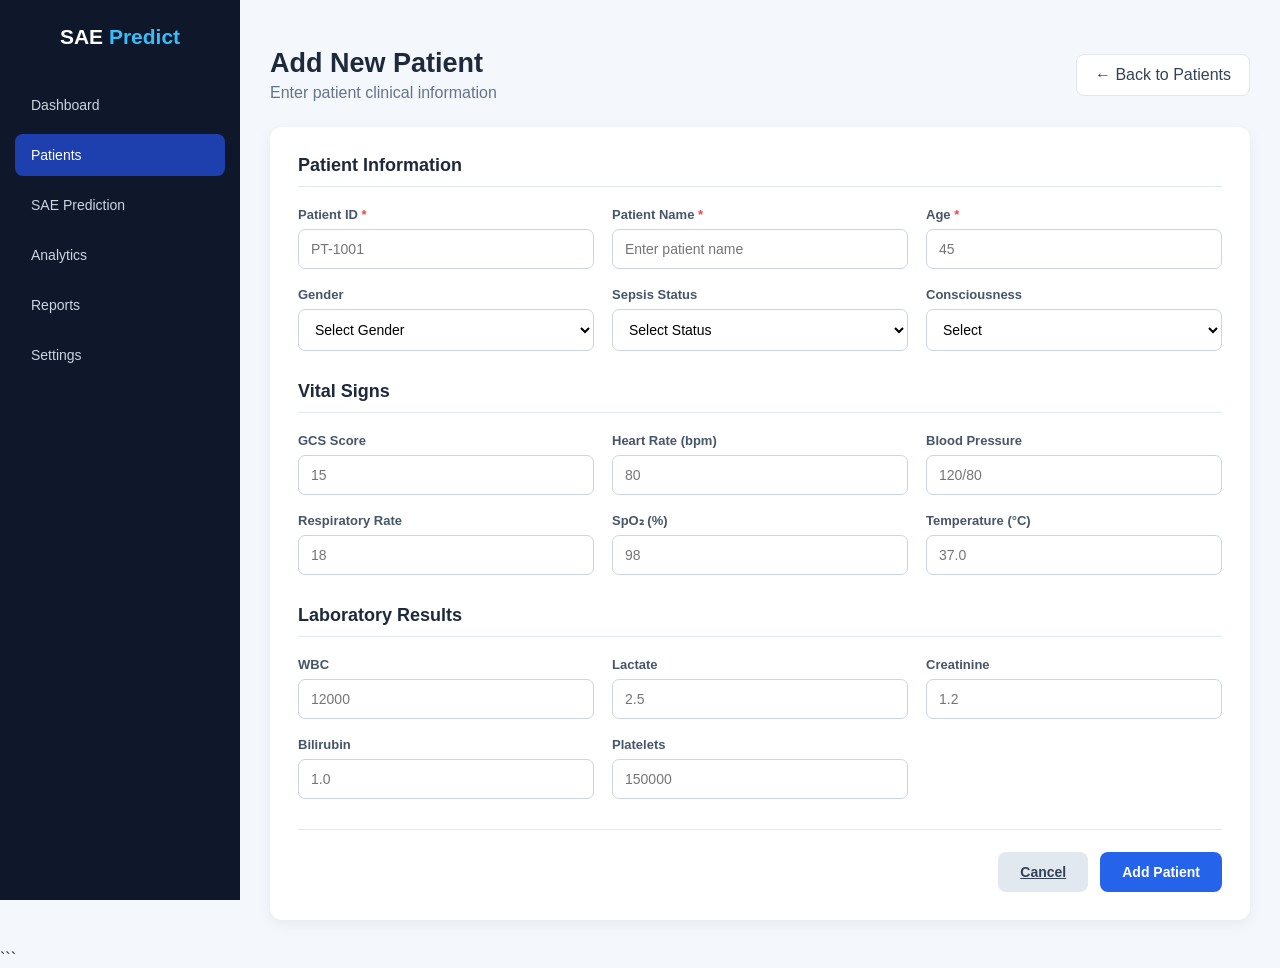
==== frontend/add-patient.html @ 3c5d79c4 "Initial SAE Prediction System" ====
```html
<!DOCTYPE html>
<html lang="en">
<head>
    <meta charset="UTF-8">
    <meta name="viewport" content="width=device-width, initial-scale=1.0">

    <title>Add Patient | SAE Prediction System</title>

    <style>
        * {
            margin: 0;
            padding: 0;
            box-sizing: border-box;
            font-family: Arial, sans-serif;
        }

        body {
            background: #f4f7fb;
            color: #1e293b;
        }

        .sidebar {
            position: fixed;
            left: 0;
            top: 0;
            width: 240px;
            height: 100vh;
            background: #0f172a;
            color: white;
            padding: 25px 15px;
        }

        .logo {
            font-size: 21px;
            font-weight: bold;
            text-align: center;
            margin-bottom: 35px;
        }

        .logo span {
            color: #38bdf8;
        }

        .nav-item {
            display: block;
            padding: 13px 16px;
            margin-bottom: 8px;
            border-radius: 8px;
            color: #cbd5e1;
            text-decoration: none;
            font-size: 14px;
        }

        .nav-item:hover,
        .nav-item.active {
            background: #1e40af;
            color: white;
        }

        .main {
            margin-left: 240px;
            padding: 30px;
        }

        .topbar {
            display: flex;
            justify-content: space-between;
            align-items: center;
            margin-bottom: 25px;
        }

        .topbar h1 {
            font-size: 27px;
        }

        .topbar p {
            color: #64748b;
            margin-top: 5px;
        }

        .back-btn {
            text-decoration: none;
            background: white;
            color: #334155;
            padding: 11px 18px;
            border-radius: 8px;
            border: 1px solid #e2e8f0;
        }

        .form-card {
            background: white;
            border-radius: 12px;
            padding: 28px;
            box-shadow: 0 4px 15px rgba(15, 23, 42, 0.06);
        }

        .section-title {
            font-size: 18px;
            font-weight: bold;
            margin-bottom: 20px;
            padding-bottom: 10px;
            border-bottom: 1px solid #e2e8f0;
        }

        .form-grid {
            display: grid;
            grid-template-columns: repeat(3, 1fr);
            gap: 18px;
            margin-bottom: 30px;
        }

        .form-group {
            display: flex;
            flex-direction: column;
        }

        .form-group label {
            font-size: 13px;
            font-weight: 600;
            margin-bottom: 7px;
            color: #475569;
        }

        .form-group input,
        .form-group select {
            width: 100%;
            padding: 11px 12px;
            border: 1px solid #cbd5e1;
            border-radius: 7px;
            outline: none;
            font-size: 14px;
            background: white;
        }

        .form-group input:focus,
        .form-group select:focus {
            border-color: #2563eb;
            box-shadow: 0 0 0 2px rgba(37, 99, 235, 0.1);
        }

        .required {
            color: #ef4444;
        }

        .button-area {
            display: flex;
            justify-content: flex-end;
            gap: 12px;
            border-top: 1px solid #e2e8f0;
            padding-top: 22px;
        }

        .btn {
            padding: 12px 22px;
            border-radius: 8px;
            border: none;
            cursor: pointer;
            font-size: 14px;
            font-weight: 600;
        }

        .cancel-btn {
            background: #e2e8f0;
            color: #334155;
        }

        .save-btn {
            background: #2563eb;
            color: white;
        }

        .save-btn:hover {
            background: #1d4ed8;
        }

        .message {
            display: none;
            padding: 12px;
            border-radius: 7px;
            margin-bottom: 20px;
            font-size: 14px;
        }

        .success {
            display: block;
            background: #dcfce7;
            color: #166534;
        }

        .error {
            display: block;
            background: #fee2e2;
            color: #991b1b;
        }

        @media (max-width: 1000px) {
            .form-grid {
                grid-template-columns: repeat(2, 1fr);
            }
        }

        @media (max-width: 700px) {
            .sidebar {
                width: 100%;
                height: auto;
                position: relative;
            }

            .main {
                margin-left: 0;
            }

            .form-grid {
                grid-template-columns: 1fr;
            }
        }
    </style>
</head>

<body>

<!-- ================= SIDEBAR ================= -->

<div class="sidebar">

    <div class="logo">
        SAE <span>Predict</span>
    </div>

    <a href="dashboard.html" class="nav-item">
        Dashboard
    </a>

    <a href="patients.html" class="nav-item active">
        Patients
    </a>

    <a href="prediction.html" class="nav-item">
        SAE Prediction
    </a>

    <a href="analytics.html" class="nav-item">
        Analytics
    </a>

    <a href="reports.html" class="nav-item">
        Reports
    </a>

    <a href="settings.html" class="nav-item">
        Settings
    </a>

</div>


<!-- ================= MAIN ================= -->

<div class="main">

    <div class="topbar">

        <div>
            <h1>Add New Patient</h1>

            <p>
                Enter patient clinical information
            </p>
        </div>

        <a href="patients.html" class="back-btn">
            ← Back to Patients
        </a>

    </div>


    <div id="message" class="message"></div>


    <div class="form-card">

        <form id="patientForm">


            <!-- ================= BASIC INFORMATION ================= -->

            <div class="section-title">
                Patient Information
            </div>

            <div class="form-grid">

                <div class="form-group">

                    <label>
                        Patient ID <span class="required">*</span>
                    </label>

                    <input
                        type="text"
                        id="patientId"
                        placeholder="PT-1001"
                        required
                    >

                </div>


                <div class="form-group">

                    <label>
                        Patient Name <span class="required">*</span>
                    </label>

                    <input
                        type="text"
                        id="patientName"
                        placeholder="Enter patient name"
                        required
                    >

                </div>


                <div class="form-group">

                    <label>
                        Age <span class="required">*</span>
                    </label>

                    <input
                        type="number"
                        id="patientAge"
                        min="0"
                        max="120"
                        placeholder="45"
                        required
                    >

                </div>


                <div class="form-group">

                    <label>Gender</label>

                    <select id="gender">

                        <option value="">
                            Select Gender
                        </option>

                        <option value="Male">
                            Male
                        </option>

                        <option value="Female">
                            Female
                        </option>

                        <option value="Other">
                            Other
                        </option>

                    </select>

                </div>


                <div class="form-group">

                    <label>Sepsis Status</label>

                    <select id="sepsisStatus">

                        <option value="">
                            Select Status
                        </option>

                        <option value="Yes">
                            Yes
                        </option>

                        <option value="No">
                            No
                        </option>

                    </select>

                </div>


                <div class="form-group">

                    <label>Consciousness</label>

                    <select id="consciousness">

                        <option value="">
                            Select
                        </option>

                        <option value="Alert">
                            Alert
                        </option>

                        <option value="Confused">
                            Confused
                        </option>

                        <option value="Drowsy">
                            Drowsy
                        </option>

                        <option value="Unresponsive">
                            Unresponsive
                        </option>

                    </select>

                </div>

            </div>


            <!-- ================= VITAL SIGNS ================= -->

            <div class="section-title">
                Vital Signs
            </div>

            <div class="form-grid">

                <div class="form-group">

                    <label>
                        GCS Score
                    </label>

                    <input
                        type="number"
                        id="gcs"
                        min="3"
                        max="15"
                        placeholder="15"
                    >

                </div>


                <div class="form-group">

                    <label>
                        Heart Rate (bpm)
                    </label>

                    <input
                        type="number"
                        id="heartRate"
                        placeholder="80"
                    >

                </div>


                <div class="form-group">

                    <label>
                        Blood Pressure
                    </label>

                    <input
                        type="text"
                        id="bloodPressure"
                        placeholder="120/80"
                    >

                </div>


                <div class="form-group">

                    <label>
                        Respiratory Rate
                    </label>

                    <input
                        type="number"
                        id="respiratoryRate"
                        placeholder="18"
                    >

                </div>


                <div class="form-group">

                    <label>
                        SpO₂ (%)
                    </label>

                    <input
                        type="number"
                        id="spo2"
                        min="0"
                        max="100"
                        placeholder="98"
                    >

                </div>


                <div class="form-group">

                    <label>
                        Temperature (°C)
                    </label>

                    <input
                        type="number"
                        step="0.1"
                        id="temperature"
                        placeholder="37.0"
                    >

                </div>

            </div>


            <!-- ================= LAB RESULTS ================= -->

            <div class="section-title">
                Laboratory Results
            </div>

            <div class="form-grid">

                <div class="form-group">

                    <label>
                        WBC
                    </label>

                    <input
                        type="number"
                        id="wbc"
                        placeholder="12000"
                    >

                </div>


                <div class="form-group">

                    <label>
                        Lactate
                    </label>

                    <input
                        type="number"
                        step="0.1"
                        id="lactate"
                        placeholder="2.5"
                    >

                </div>


                <div class="form-group">

                    <label>
                        Creatinine
                    </label>

                    <input
                        type="number"
                        step="0.1"
                        id="creatinine"
                        placeholder="1.2"
                    >

                </div>


                <div class="form-group">

                    <label>
                        Bilirubin
                    </label>

                    <input
                        type="number"
                        step="0.1"
                        id="bilirubin"
                        placeholder="1.0"
                    >

                </div>


                <div class="form-group">

                    <label>
                        Platelets
                    </label>

                    <input
                        type="number"
                        id="platelets"
                        placeholder="150000"
                    >

                </div>

            </div>


            <!-- ================= BUTTONS ================= -->

            <div class="button-area">

                <a
                    href="patients.html"
                    class="btn cancel-btn"
                >
                    Cancel
                </a>

                <button
                    type="submit"
                    class="btn save-btn"
                >
                    Add Patient
                </button>

            </div>

        </form>

    </div>

</div>


<!-- ================= JAVASCRIPT ================= -->

<script>

const API_URL = "http://127.0.0.1:5000";


document
.getElementById("patientForm")
.addEventListener("submit", async function(event) {

    event.preventDefault();


    const message =
        document.getElementById("message");


    // Collect patient data

    const patientData = {

        patient_id:
            document.getElementById("patientId").value.trim(),

        name:
            document.getElementById("patientName").value.trim(),

        age:
            Number(
                document.getElementById("patientAge").value
            ),

        gender:
            document.getElementById("gender").value,

        sepsis_status:
            document.getElementById("sepsisStatus").value,

        gcs:
            Number(
                document.getElementById("gcs").value || 0
            ),

        heart_rate:
            Number(
                document.getElementById("heartRate").value || 0
            ),

        blood_pressure:
            document.getElementById("bloodPressure").value,

        respiratory_rate:
            Number(
                document.getElementById("respiratoryRate").value || 0
            ),

        spo2:
            Number(
                document.getElementById("spo2").value || 0
            ),

        temperature:
            Number(
                document.getElementById("temperature").value || 0
            ),

        wbc:
            Number(
                document.getElementById("wbc").value || 0
            ),

        lactate:
            Number(
                document.getElementById("lactate").value || 0
            ),

        creatinine:
            Number(
                document.getElementById("creatinine").value || 0
            ),

        bilirubin:
            Number(
                document.getElementById("bilirubin").value || 0
            ),

        platelets:
            Number(
                document.getElementById("platelets").value || 0
            ),

        consciousness:
            document.getElementById("consciousness").value

    };


    // Send data to Flask

    try {

        const response = await fetch(
            `${API_URL}/api/patients`,
            {
                method: "POST",

                headers: {
                    "Content-Type": "application/json"
                },

                body: JSON.stringify(patientData)
            }
        );


        const result =
            await response.json();


        // Successful

        if (response.ok) {

            message.className =
                "message success";

            message.textContent =
                "Patient added successfully!";


            // Redirect after short delay

            setTimeout(function() {

                window.location.href =
                    "patients.html";

            }, 1000);

        }

        // Backend error

        else {

            message.className =
                "message error";

            message.textContent =
                result.message ||
                "Unable to add patient.";

        }


    } catch (error) {

        console.error(
            "Backend Error:",
            error
        );


        message.className =
            "message error";

        message.textContent =
            "Cannot connect to Flask backend. Make sure the backend is running.";

    }

});

</script>

</body>
</html>
```
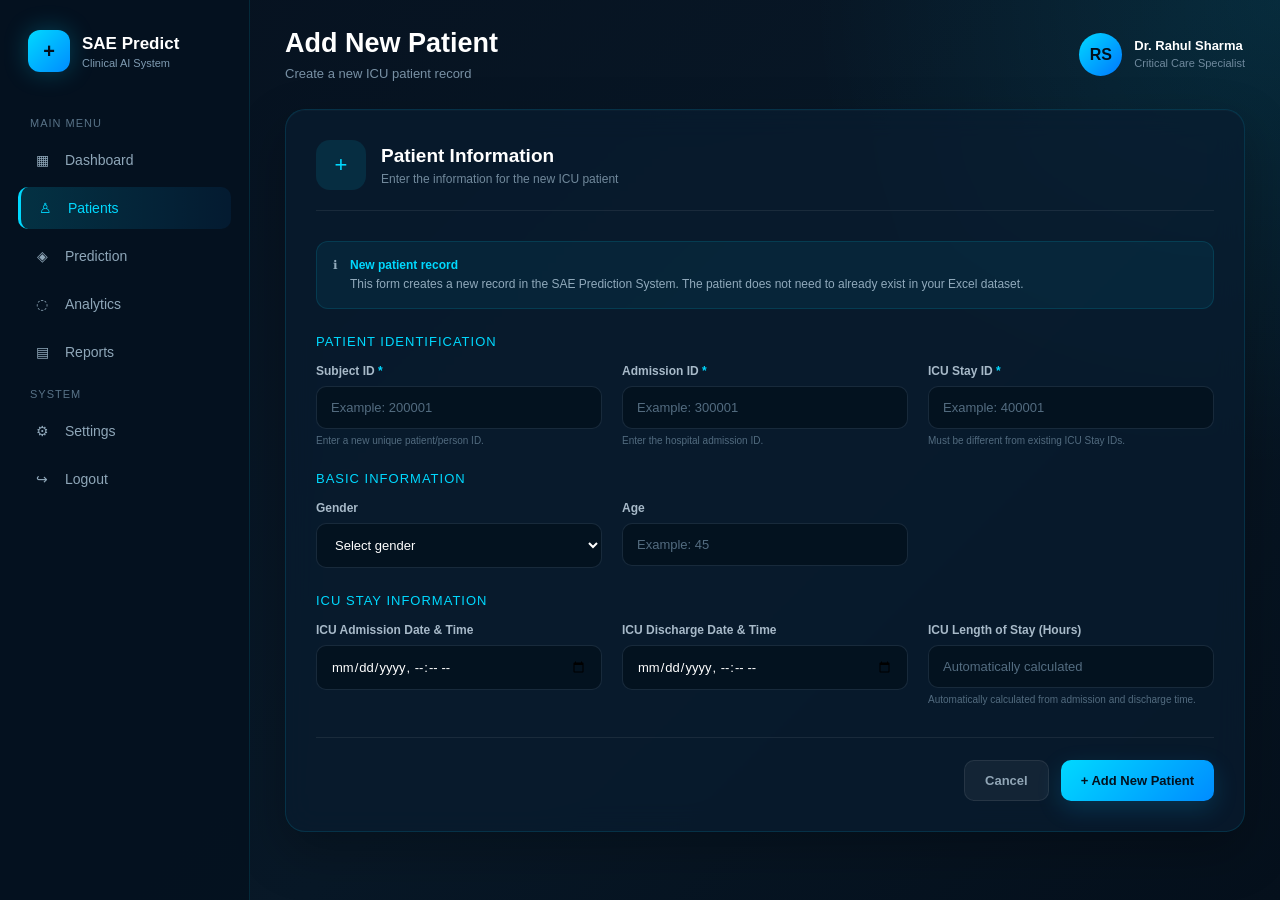
==== commit 91022ac9: "Update SAE prediction system with MySQL integration and patient management" ====
--- a/frontend/add-patient.html
+++ b/frontend/add-patient.html
@@ -1,113 +1,315 @@
-```html
 <!DOCTYPE html>
 <html lang="en">
+
 <head>
+
     <meta charset="UTF-8">
-    <meta name="viewport" content="width=device-width, initial-scale=1.0">
-
-    <title>Add Patient | SAE Prediction System</title>
+
+    <meta name="viewport"
+          content="width=device-width, initial-scale=1.0">
+
+    <title>Add New Patient | SAE Prediction System</title>
 
     <style>
+
         * {
             margin: 0;
             padding: 0;
             box-sizing: border-box;
-            font-family: Arial, sans-serif;
+            font-family: Arial, Helvetica, sans-serif;
         }
 
         body {
-            background: #f4f7fb;
-            color: #1e293b;
-        }
+            min-height: 100vh;
+            background:
+                radial-gradient(circle at top right, rgba(0, 220, 255, 0.10), transparent 30%),
+                linear-gradient(135deg, #06111f, #081827 55%, #05101c);
+            color: #ffffff;
+        }
+
+        /* =========================
+           SIDEBAR
+        ========================= */
 
         .sidebar {
             position: fixed;
             left: 0;
             top: 0;
-            width: 240px;
+            width: 250px;
             height: 100vh;
-            background: #0f172a;
-            color: white;
-            padding: 25px 15px;
+
+            background: rgba(5, 18, 32, 0.96);
+
+            border-right: 1px solid rgba(0, 220, 255, 0.12);
+
+            padding: 25px 18px;
+
+            z-index: 10;
         }
 
         .logo {
-            font-size: 21px;
+            display: flex;
+            align-items: center;
+            gap: 12px;
+
+            padding: 5px 10px 30px;
+        }
+
+        .logo-icon {
+            width: 42px;
+            height: 42px;
+
+            display: flex;
+            align-items: center;
+            justify-content: center;
+
+            border-radius: 12px;
+
+            background: linear-gradient(
+                135deg,
+                #00d9ff,
+                #008cff
+            );
+
+            color: #03111e;
+
+            font-size: 20px;
             font-weight: bold;
+
+            box-shadow: 0 0 25px rgba(0, 217, 255, 0.25);
+        }
+
+        .logo-text h2 {
+            font-size: 17px;
+            color: #ffffff;
+        }
+
+        .logo-text span {
+            display: block;
+            margin-top: 3px;
+
+            color: #7f9bb2;
+            font-size: 11px;
+        }
+
+        .nav-title {
+            color: #587287;
+            font-size: 11px;
+
+            text-transform: uppercase;
+
+            letter-spacing: 1px;
+
+            margin: 15px 12px 10px;
+        }
+
+        .nav-item {
+            display: flex;
+            align-items: center;
+            gap: 13px;
+
+            padding: 13px 14px;
+
+            margin-bottom: 6px;
+
+            border-radius: 10px;
+
+            color: #8fa7b9;
+
+            text-decoration: none;
+
+            font-size: 14px;
+
+            transition: 0.25s;
+        }
+
+        .nav-item:hover {
+            background: rgba(0, 217, 255, 0.08);
+            color: #ffffff;
+        }
+
+        .nav-item.active {
+            background: linear-gradient(
+                90deg,
+                rgba(0, 217, 255, 0.16),
+                rgba(0, 140, 255, 0.08)
+            );
+
+            color: #00d9ff;
+
+            border-left: 3px solid #00d9ff;
+        }
+
+        .nav-icon {
+            width: 20px;
             text-align: center;
-            margin-bottom: 35px;
-        }
-
-        .logo span {
-            color: #38bdf8;
-        }
-
-        .nav-item {
-            display: block;
-            padding: 13px 16px;
-            margin-bottom: 8px;
-            border-radius: 8px;
-            color: #cbd5e1;
-            text-decoration: none;
-            font-size: 14px;
-        }
-
-        .nav-item:hover,
-        .nav-item.active {
-            background: #1e40af;
-            color: white;
-        }
+        }
+
+        /* =========================
+           MAIN
+        ========================= */
 
         .main {
-            margin-left: 240px;
-            padding: 30px;
-        }
+            margin-left: 250px;
+
+            min-height: 100vh;
+
+            padding: 28px 35px;
+        }
+
+        /* =========================
+           TOPBAR
+        ========================= */
 
         .topbar {
             display: flex;
+            align-items: center;
             justify-content: space-between;
+
+            margin-bottom: 28px;
+        }
+
+        .page-title h1 {
+            font-size: 27px;
+            font-weight: 700;
+        }
+
+        .page-title p {
+            margin-top: 7px;
+
+            color: #7890a4;
+
+            font-size: 13px;
+        }
+
+        .doctor {
+            display: flex;
             align-items: center;
-            margin-bottom: 25px;
-        }
-
-        .topbar h1 {
-            font-size: 27px;
-        }
-
-        .topbar p {
-            color: #64748b;
+            gap: 12px;
+        }
+
+        .doctor-avatar {
+            width: 43px;
+            height: 43px;
+
+            border-radius: 50%;
+
+            display: flex;
+            align-items: center;
+            justify-content: center;
+
+            background: linear-gradient(
+                135deg,
+                #00d9ff,
+                #0077ff
+            );
+
+            color: #02101c;
+
+            font-weight: bold;
+        }
+
+        .doctor-info strong {
+            display: block;
+            font-size: 13px;
+        }
+
+        .doctor-info span {
+            color: #6f899d;
+            font-size: 11px;
+        }
+
+        /* =========================
+           FORM CARD
+        ========================= */
+
+        .form-card {
+
+            max-width: 1100px;
+
+            background: rgba(9, 29, 48, 0.72);
+
+            border: 1px solid rgba(0, 217, 255, 0.13);
+
+            border-radius: 20px;
+
+            padding: 30px;
+
+            box-shadow:
+                0 20px 50px rgba(0, 0, 0, 0.25),
+                inset 0 1px 0 rgba(255,255,255,0.02);
+
+            backdrop-filter: blur(14px);
+        }
+
+        .card-header {
+
+            display: flex;
+            align-items: center;
+            gap: 15px;
+
+            margin-bottom: 30px;
+
+            padding-bottom: 20px;
+
+            border-bottom: 1px solid rgba(255,255,255,0.07);
+        }
+
+        .card-icon {
+
+            width: 50px;
+            height: 50px;
+
+            display: flex;
+            align-items: center;
+            justify-content: center;
+
+            border-radius: 14px;
+
+            background: rgba(0, 217, 255, 0.10);
+
+            color: #00d9ff;
+
+            font-size: 22px;
+        }
+
+        .card-header h2 {
+            font-size: 19px;
+        }
+
+        .card-header p {
+            color: #71899c;
+
             margin-top: 5px;
-        }
-
-        .back-btn {
-            text-decoration: none;
-            background: white;
-            color: #334155;
-            padding: 11px 18px;
-            border-radius: 8px;
-            border: 1px solid #e2e8f0;
-        }
-
-        .form-card {
-            background: white;
-            border-radius: 12px;
-            padding: 28px;
-            box-shadow: 0 4px 15px rgba(15, 23, 42, 0.06);
-        }
+
+            font-size: 12px;
+        }
+
+        /* =========================
+           FORM GRID
+        ========================= */
 
         .section-title {
-            font-size: 18px;
-            font-weight: bold;
-            margin-bottom: 20px;
-            padding-bottom: 10px;
-            border-bottom: 1px solid #e2e8f0;
+
+            margin: 25px 0 15px;
+
+            color: #00d9ff;
+
+            font-size: 13px;
+
+            text-transform: uppercase;
+
+            letter-spacing: 1px;
         }
 
         .form-grid {
+
             display: grid;
-            grid-template-columns: repeat(3, 1fr);
-            gap: 18px;
-            margin-bottom: 30px;
+
+            grid-template-columns:
+                repeat(3, 1fr);
+
+            gap: 20px;
         }
 
         .form-group {
@@ -115,241 +317,612 @@
             flex-direction: column;
         }
 
-        .form-group label {
+        .form-group.full {
+            grid-column: 1 / -1;
+        }
+
+        label {
+
+            margin-bottom: 8px;
+
+            color: #a8bac9;
+
+            font-size: 12px;
+
+            font-weight: 600;
+        }
+
+        label span {
+            color: #00d9ff;
+        }
+
+        input,
+        select {
+
+            width: 100%;
+
+            padding: 13px 14px;
+
+            border-radius: 10px;
+
+            border: 1px solid rgba(130, 170, 200, 0.16);
+
+            background: rgba(3, 16, 28, 0.75);
+
+            color: #ffffff;
+
+            outline: none;
+
             font-size: 13px;
+
+            transition: 0.25s;
+        }
+
+        input:focus,
+        select:focus {
+
+            border-color: #00d9ff;
+
+            box-shadow:
+                0 0 0 3px rgba(0, 217, 255, 0.08);
+
+            background: rgba(3, 20, 34, 0.95);
+        }
+
+        input::placeholder {
+            color: #536c80;
+        }
+
+        select option {
+            background: #081827;
+            color: white;
+        }
+
+        .hint {
+
+            margin-top: 6px;
+
+            color: #526b7f;
+
+            font-size: 10px;
+        }
+
+        /* =========================
+           NEW PATIENT NOTICE
+        ========================= */
+
+        .new-patient-notice {
+
+            display: flex;
+
+            gap: 12px;
+
+            padding: 14px 16px;
+
+            margin-bottom: 25px;
+
+            border-radius: 12px;
+
+            background: rgba(0, 217, 255, 0.06);
+
+            border: 1px solid rgba(0, 217, 255, 0.13);
+
+            color: #91aabc;
+
+            font-size: 12px;
+
+            line-height: 1.6;
+        }
+
+        .new-patient-notice strong {
+            color: #00d9ff;
+        }
+
+        /* =========================
+           BUTTONS
+        ========================= */
+
+        .actions {
+
+            display: flex;
+
+            justify-content: flex-end;
+
+            gap: 12px;
+
+            margin-top: 32px;
+
+            padding-top: 22px;
+
+            border-top: 1px solid rgba(255,255,255,0.07);
+        }
+
+        .btn {
+
+            padding: 12px 20px;
+
+            border-radius: 10px;
+
+            border: none;
+
+            cursor: pointer;
+
+            font-size: 13px;
+
             font-weight: 600;
-            margin-bottom: 7px;
-            color: #475569;
-        }
-
-        .form-group input,
-        .form-group select {
-            width: 100%;
-            padding: 11px 12px;
-            border: 1px solid #cbd5e1;
-            border-radius: 7px;
-            outline: none;
-            font-size: 14px;
-            background: white;
-        }
-
-        .form-group input:focus,
-        .form-group select:focus {
-            border-color: #2563eb;
-            box-shadow: 0 0 0 2px rgba(37, 99, 235, 0.1);
-        }
-
-        .required {
-            color: #ef4444;
-        }
-
-        .button-area {
-            display: flex;
-            justify-content: flex-end;
-            gap: 12px;
-            border-top: 1px solid #e2e8f0;
-            padding-top: 22px;
-        }
-
-        .btn {
-            padding: 12px 22px;
-            border-radius: 8px;
-            border: none;
-            cursor: pointer;
-            font-size: 14px;
-            font-weight: 600;
-        }
-
-        .cancel-btn {
-            background: #e2e8f0;
-            color: #334155;
-        }
-
-        .save-btn {
-            background: #2563eb;
+
+            transition: 0.25s;
+
+            text-decoration: none;
+        }
+
+        .btn-cancel {
+
+            background: rgba(255,255,255,0.05);
+
+            color: #91a6b6;
+
+            border: 1px solid rgba(255,255,255,0.08);
+        }
+
+        .btn-cancel:hover {
+
+            background: rgba(255,255,255,0.09);
+
             color: white;
         }
 
-        .save-btn:hover {
-            background: #1d4ed8;
-        }
+        .btn-save {
+
+            background: linear-gradient(
+                135deg,
+                #00d9ff,
+                #008cff
+            );
+
+            color: #03111e;
+
+            box-shadow:
+                0 8px 25px rgba(0, 180, 255, 0.18);
+        }
+
+        .btn-save:hover {
+
+            transform: translateY(-2px);
+
+            box-shadow:
+                0 12px 30px rgba(0, 180, 255, 0.28);
+        }
+
+        .btn-save:disabled {
+
+            opacity: 0.55;
+
+            cursor: not-allowed;
+
+            transform: none;
+        }
+
+        /* =========================
+           MESSAGE
+        ========================= */
 
         .message {
+
             display: none;
-            padding: 12px;
-            border-radius: 7px;
+
             margin-bottom: 20px;
-            font-size: 14px;
-        }
-
-        .success {
+
+            padding: 13px 16px;
+
+            border-radius: 10px;
+
+            font-size: 13px;
+        }
+
+        .message.success {
+
             display: block;
-            background: #dcfce7;
-            color: #166534;
-        }
-
-        .error {
+
+            background: rgba(0, 220, 150, 0.10);
+
+            border: 1px solid rgba(0, 220, 150, 0.25);
+
+            color: #5ff0b7;
+        }
+
+        .message.error {
+
             display: block;
-            background: #fee2e2;
-            color: #991b1b;
-        }
-
-        @media (max-width: 1000px) {
+
+            background: rgba(255, 70, 90, 0.10);
+
+            border: 1px solid rgba(255, 70, 90, 0.25);
+
+            color: #ff8795;
+        }
+
+        /* =========================
+           RESPONSIVE
+        ========================= */
+
+        @media(max-width: 900px) {
+
+            .sidebar {
+                width: 210px;
+            }
+
+            .main {
+                margin-left: 210px;
+            }
+
             .form-grid {
                 grid-template-columns: repeat(2, 1fr);
             }
-        }
-
-        @media (max-width: 700px) {
+
+        }
+
+        @media(max-width: 700px) {
+
             .sidebar {
+                position: relative;
+
                 width: 100%;
+
                 height: auto;
-                position: relative;
             }
 
             .main {
                 margin-left: 0;
+
+                padding: 20px;
             }
 
             .form-grid {
                 grid-template-columns: 1fr;
             }
-        }
+
+            .topbar {
+                flex-direction: column;
+
+                align-items: flex-start;
+
+                gap: 18px;
+            }
+
+            .form-card {
+                padding: 20px;
+            }
+
+            .actions {
+                flex-direction: column;
+            }
+
+            .btn {
+                width: 100%;
+
+                text-align: center;
+            }
+        }
+
     </style>
+
 </head>
 
+
 <body>
 
-<!-- ================= SIDEBAR ================= -->
-
-<div class="sidebar">
+
+<!-- =====================================================
+     SIDEBAR
+===================================================== -->
+
+<aside class="sidebar">
 
     <div class="logo">
-        SAE <span>Predict</span>
+
+        <div class="logo-icon">
+            +
+        </div>
+
+        <div class="logo-text">
+
+            <h2>SAE Predict</h2>
+
+            <span>Clinical AI System</span>
+
+        </div>
+
     </div>
 
-    <a href="dashboard.html" class="nav-item">
+
+    <div class="nav-title">
+        Main Menu
+    </div>
+
+
+    <a href="dashboard.html"
+       class="nav-item">
+
+        <span class="nav-icon">▦</span>
+
         Dashboard
+
     </a>
 
-    <a href="patients.html" class="nav-item active">
+
+    <a href="patients.html"
+       class="nav-item active">
+
+        <span class="nav-icon">♙</span>
+
         Patients
+
     </a>
 
-    <a href="prediction.html" class="nav-item">
-        SAE Prediction
+
+    <a href="#"
+       class="nav-item">
+
+        <span class="nav-icon">◈</span>
+
+        Prediction
+
     </a>
 
-    <a href="analytics.html" class="nav-item">
+
+    <a href="#"
+       class="nav-item">
+
+        <span class="nav-icon">◌</span>
+
         Analytics
+
     </a>
 
-    <a href="reports.html" class="nav-item">
+
+    <a href="#"
+       class="nav-item">
+
+        <span class="nav-icon">▤</span>
+
         Reports
+
     </a>
 
-    <a href="settings.html" class="nav-item">
+
+    <div class="nav-title">
+        System
+    </div>
+
+
+    <a href="#"
+       class="nav-item">
+
+        <span class="nav-icon">⚙</span>
+
         Settings
+
     </a>
 
-</div>
-
-
-<!-- ================= MAIN ================= -->
-
-<div class="main">
+
+    <a href="#"
+       class="nav-item">
+
+        <span class="nav-icon">↪</span>
+
+        Logout
+
+    </a>
+
+</aside>
+
+
+
+<!-- =====================================================
+     MAIN
+===================================================== -->
+
+<main class="main">
+
+
+    <!-- TOPBAR -->
 
     <div class="topbar">
 
-        <div>
+        <div class="page-title">
+
             <h1>Add New Patient</h1>
 
             <p>
-                Enter patient clinical information
+                Create a new ICU patient record
             </p>
+
         </div>
 
-        <a href="patients.html" class="back-btn">
-            ← Back to Patients
-        </a>
+
+        <div class="doctor">
+
+            <div class="doctor-avatar">
+                RS
+            </div>
+
+            <div class="doctor-info">
+
+                <strong>
+                    Dr. Rahul Sharma
+                </strong>
+
+                <span>
+                    Critical Care Specialist
+                </span>
+
+            </div>
+
+        </div>
 
     </div>
 
 
-    <div id="message" class="message"></div>
-
+
+    <!-- FORM CARD -->
 
     <div class="form-card">
 
+
+        <div class="card-header">
+
+            <div class="card-icon">
+                +
+            </div>
+
+            <div>
+
+                <h2>Patient Information</h2>
+
+                <p>
+                    Enter the information for the new ICU patient
+                </p>
+
+            </div>
+
+        </div>
+
+
+
+        <!-- NOTICE -->
+
+        <div class="new-patient-notice">
+
+            <div>
+                ℹ
+            </div>
+
+            <div>
+
+                <strong>New patient record</strong><br>
+
+                This form creates a new record in the SAE
+                Prediction System. The patient does not need
+                to already exist in your Excel dataset.
+
+            </div>
+
+        </div>
+
+
+
+        <!-- MESSAGE -->
+
+        <div id="message"
+             class="message">
+        </div>
+
+
+
         <form id="patientForm">
 
 
-            <!-- ================= BASIC INFORMATION ================= -->
+            <!-- ==========================================
+                 IDENTIFICATION
+            =========================================== -->
 
             <div class="section-title">
-                Patient Information
+                Patient Identification
             </div>
 
+
             <div class="form-grid">
 
+
                 <div class="form-group">
 
                     <label>
-                        Patient ID <span class="required">*</span>
+                        Subject ID <span>*</span>
                     </label>
 
                     <input
-                        type="text"
-                        id="patientId"
-                        placeholder="PT-1001"
+                        type="number"
+                        id="subject_id"
+                        placeholder="Example: 200001"
                         required
                     >
 
+                    <div class="hint">
+                        Enter a new unique patient/person ID.
+                    </div>
+
                 </div>
 
 
+
                 <div class="form-group">
 
                     <label>
-                        Patient Name <span class="required">*</span>
+                        Admission ID <span>*</span>
                     </label>
 
                     <input
-                        type="text"
-                        id="patientName"
-                        placeholder="Enter patient name"
+                        type="number"
+                        id="hadm_id"
+                        placeholder="Example: 300001"
                         required
                     >
 
+                    <div class="hint">
+                        Enter the hospital admission ID.
+                    </div>
+
                 </div>
 
 
+
                 <div class="form-group">
 
                     <label>
-                        Age <span class="required">*</span>
+                        ICU Stay ID <span>*</span>
                     </label>
 
                     <input
                         type="number"
-                        id="patientAge"
-                        min="0"
-                        max="120"
-                        placeholder="45"
+                        id="stay_id"
+                        placeholder="Example: 400001"
                         required
                     >
 
+                    <div class="hint">
+                        Must be different from existing ICU Stay IDs.
+                    </div>
+
                 </div>
 
 
+            </div>
+
+
+
+            <!-- ==========================================
+                 BASIC INFORMATION
+            =========================================== -->
+
+            <div class="section-title">
+                Basic Information
+            </div>
+
+
+            <div class="form-grid">
+
+
                 <div class="form-group">
 
-                    <label>Gender</label>
+                    <label>
+                        Gender
+                    </label>
 
                     <select id="gender">
 
                         <option value="">
-                            Select Gender
+                            Select gender
                         </option>
 
                         <option value="Male">
@@ -369,458 +942,591 @@
                 </div>
 
 
+
                 <div class="form-group">
 
-                    <label>Sepsis Status</label>
-
-                    <select id="sepsisStatus">
-
-                        <option value="">
-                            Select Status
-                        </option>
-
-                        <option value="Yes">
-                            Yes
-                        </option>
-
-                        <option value="No">
-                            No
-                        </option>
-
-                    </select>
-
-                </div>
-
-
-                <div class="form-group">
-
-                    <label>Consciousness</label>
-
-                    <select id="consciousness">
-
-                        <option value="">
-                            Select
-                        </option>
-
-                        <option value="Alert">
-                            Alert
-                        </option>
-
-                        <option value="Confused">
-                            Confused
-                        </option>
-
-                        <option value="Drowsy">
-                            Drowsy
-                        </option>
-
-                        <option value="Unresponsive">
-                            Unresponsive
-                        </option>
-
-                    </select>
-
-                </div>
-
-            </div>
-
-
-            <!-- ================= VITAL SIGNS ================= -->
-
-            <div class="section-title">
-                Vital Signs
-            </div>
-
-            <div class="form-grid">
-
-                <div class="form-group">
-
                     <label>
-                        GCS Score
+                        Age
                     </label>
 
                     <input
                         type="number"
-                        id="gcs"
-                        min="3"
-                        max="15"
-                        placeholder="15"
+                        id="age"
+                        min="0"
+                        max="120"
+                        step="0.01"
+                        placeholder="Example: 45"
                     >
 
                 </div>
 
 
+            </div>
+
+
+
+            <!-- ==========================================
+                 ICU INFORMATION
+            =========================================== -->
+
+            <div class="section-title">
+                ICU Stay Information
+            </div>
+
+
+            <div class="form-grid">
+
+
                 <div class="form-group">
 
                     <label>
-                        Heart Rate (bpm)
+                        ICU Admission Date & Time
+                    </label>
+
+                    <input
+                        type="datetime-local"
+                        id="intime"
+                    >
+
+                </div>
+
+
+
+                <div class="form-group">
+
+                    <label>
+                        ICU Discharge Date & Time
+                    </label>
+
+                    <input
+                        type="datetime-local"
+                        id="outtime"
+                    >
+
+                </div>
+
+
+
+                <div class="form-group">
+
+                    <label>
+                        ICU Length of Stay (Hours)
                     </label>
 
                     <input
                         type="number"
-                        id="heartRate"
-                        placeholder="80"
+                        id="icu_los_hours"
+                        min="0"
+                        step="0.01"
+                        placeholder="Automatically calculated"
                     >
 
+                    <div class="hint">
+                        Automatically calculated from admission and discharge time.
+                    </div>
+
                 </div>
 
 
-                <div class="form-group">
-
-                    <label>
-                        Blood Pressure
-                    </label>
-
-                    <input
-                        type="text"
-                        id="bloodPressure"
-                        placeholder="120/80"
-                    >
-
-                </div>
-
-
-                <div class="form-group">
-
-                    <label>
-                        Respiratory Rate
-                    </label>
-
-                    <input
-                        type="number"
-                        id="respiratoryRate"
-                        placeholder="18"
-                    >
-
-                </div>
-
-
-                <div class="form-group">
-
-                    <label>
-                        SpO₂ (%)
-                    </label>
-
-                    <input
-                        type="number"
-                        id="spo2"
-                        min="0"
-                        max="100"
-                        placeholder="98"
-                    >
-
-                </div>
-
-
-                <div class="form-group">
-
-                    <label>
-                        Temperature (°C)
-                    </label>
-
-                    <input
-                        type="number"
-                        step="0.1"
-                        id="temperature"
-                        placeholder="37.0"
-                    >
-
-                </div>
-
             </div>
 
 
-            <!-- ================= LAB RESULTS ================= -->
-
-            <div class="section-title">
-                Laboratory Results
-            </div>
-
-            <div class="form-grid">
-
-                <div class="form-group">
-
-                    <label>
-                        WBC
-                    </label>
-
-                    <input
-                        type="number"
-                        id="wbc"
-                        placeholder="12000"
-                    >
-
-                </div>
-
-
-                <div class="form-group">
-
-                    <label>
-                        Lactate
-                    </label>
-
-                    <input
-                        type="number"
-                        step="0.1"
-                        id="lactate"
-                        placeholder="2.5"
-                    >
-
-                </div>
-
-
-                <div class="form-group">
-
-                    <label>
-                        Creatinine
-                    </label>
-
-                    <input
-                        type="number"
-                        step="0.1"
-                        id="creatinine"
-                        placeholder="1.2"
-                    >
-
-                </div>
-
-
-                <div class="form-group">
-
-                    <label>
-                        Bilirubin
-                    </label>
-
-                    <input
-                        type="number"
-                        step="0.1"
-                        id="bilirubin"
-                        placeholder="1.0"
-                    >
-
-                </div>
-
-
-                <div class="form-group">
-
-                    <label>
-                        Platelets
-                    </label>
-
-                    <input
-                        type="number"
-                        id="platelets"
-                        placeholder="150000"
-                    >
-
-                </div>
-
-            </div>
-
-
-            <!-- ================= BUTTONS ================= -->
-
-            <div class="button-area">
+
+            <!-- ==========================================
+                 BUTTONS
+            =========================================== -->
+
+            <div class="actions">
 
                 <a
                     href="patients.html"
-                    class="btn cancel-btn"
+                    class="btn btn-cancel"
                 >
                     Cancel
                 </a>
 
+
                 <button
                     type="submit"
-                    class="btn save-btn"
+                    class="btn btn-save"
+                    id="saveBtn"
                 >
-                    Add Patient
+                    + Add New Patient
                 </button>
 
             </div>
 
+
         </form>
 
+
     </div>
 
-</div>
-
-
-<!-- ================= JAVASCRIPT ================= -->
+
+</main>
+
+
 
 <script>
 
 const API_URL = "http://127.0.0.1:5000";
 
-
-document
-.getElementById("patientForm")
-.addEventListener("submit", async function(event) {
-
-    event.preventDefault();
-
-
-    const message =
-        document.getElementById("message");
-
-
-    // Collect patient data
-
-    const patientData = {
-
-        patient_id:
-            document.getElementById("patientId").value.trim(),
-
-        name:
-            document.getElementById("patientName").value.trim(),
-
-        age:
-            Number(
-                document.getElementById("patientAge").value
-            ),
-
-        gender:
-            document.getElementById("gender").value,
-
-        sepsis_status:
-            document.getElementById("sepsisStatus").value,
-
-        gcs:
-            Number(
-                document.getElementById("gcs").value || 0
-            ),
-
-        heart_rate:
-            Number(
-                document.getElementById("heartRate").value || 0
-            ),
-
-        blood_pressure:
-            document.getElementById("bloodPressure").value,
-
-        respiratory_rate:
-            Number(
-                document.getElementById("respiratoryRate").value || 0
-            ),
-
-        spo2:
-            Number(
-                document.getElementById("spo2").value || 0
-            ),
-
-        temperature:
-            Number(
-                document.getElementById("temperature").value || 0
-            ),
-
-        wbc:
-            Number(
-                document.getElementById("wbc").value || 0
-            ),
-
-        lactate:
-            Number(
-                document.getElementById("lactate").value || 0
-            ),
-
-        creatinine:
-            Number(
-                document.getElementById("creatinine").value || 0
-            ),
-
-        bilirubin:
-            Number(
-                document.getElementById("bilirubin").value || 0
-            ),
-
-        platelets:
-            Number(
-                document.getElementById("platelets").value || 0
-            ),
-
-        consciousness:
-            document.getElementById("consciousness").value
-
-    };
-
-
-    // Send data to Flask
-
-    try {
-
-        const response = await fetch(
-            `${API_URL}/api/patients`,
-            {
-                method: "POST",
-
-                headers: {
-                    "Content-Type": "application/json"
+const form = document.getElementById("patientForm");
+
+const message = document.getElementById("message");
+
+const saveBtn = document.getElementById("saveBtn");
+
+const intimeInput =
+    document.getElementById("intime");
+
+const outtimeInput =
+    document.getElementById("outtime");
+
+const losInput =
+    document.getElementById("icu_los_hours");
+
+
+
+/* =====================================================
+   MESSAGE
+===================================================== */
+
+function showMessage(text, type) {
+
+    message.textContent = text;
+
+    message.className =
+        "message " + type;
+
+}
+
+
+
+/* =====================================================
+   DATETIME CONVERSION
+===================================================== */
+
+function getDateTimeValue(id) {
+
+    const input =
+        document.getElementById(id);
+
+    const value =
+        input.value.trim();
+
+    if (!value) {
+        return null;
+    }
+
+    return value.replace("T", " ") + ":00";
+}
+
+
+
+/* =====================================================
+   AUTOMATIC ICU LOS CALCULATION
+===================================================== */
+
+function calculateICULengthOfStay() {
+
+    if (
+        !intimeInput.value ||
+        !outtimeInput.value
+    ) {
+
+        return;
+
+    }
+
+
+    const admission =
+        new Date(intimeInput.value);
+
+    const discharge =
+        new Date(outtimeInput.value);
+
+
+    if (
+        isNaN(admission.getTime()) ||
+        isNaN(discharge.getTime())
+    ) {
+
+        return;
+
+    }
+
+
+    if (discharge < admission) {
+
+        losInput.value = "";
+
+        return;
+
+    }
+
+
+    const difference =
+        discharge.getTime() -
+        admission.getTime();
+
+
+    const hours =
+        difference / (1000 * 60 * 60);
+
+
+    losInput.value =
+        hours.toFixed(2);
+
+}
+
+
+
+/* =====================================================
+   DATE EVENTS
+===================================================== */
+
+intimeInput.addEventListener(
+    "change",
+    calculateICULengthOfStay
+);
+
+outtimeInput.addEventListener(
+    "change",
+    calculateICULengthOfStay
+);
+
+
+
+/* =====================================================
+   FORM SUBMIT
+===================================================== */
+
+form.addEventListener(
+    "submit",
+    async function(event) {
+
+        event.preventDefault();
+
+
+        saveBtn.disabled = true;
+
+        saveBtn.textContent =
+            "Saving Patient...";
+
+
+
+        /* ---------------------------------------------
+           GET VALUES
+        --------------------------------------------- */
+
+        const subjectId =
+            document
+                .getElementById("subject_id")
+                .value
+                .trim();
+
+
+        const hadmId =
+            document
+                .getElementById("hadm_id")
+                .value
+                .trim();
+
+
+        const stayId =
+            document
+                .getElementById("stay_id")
+                .value
+                .trim();
+
+
+
+        /* ---------------------------------------------
+           VALIDATION
+        --------------------------------------------- */
+
+        if (!subjectId) {
+
+            showMessage(
+                "Please enter Subject ID.",
+                "error"
+            );
+
+            resetButton();
+
+            return;
+
+        }
+
+
+        if (!hadmId) {
+
+            showMessage(
+                "Please enter Admission ID.",
+                "error"
+            );
+
+            resetButton();
+
+            return;
+
+        }
+
+
+        if (!stayId) {
+
+            showMessage(
+                "Please enter ICU Stay ID.",
+                "error"
+            );
+
+            resetButton();
+
+            return;
+
+        }
+
+
+
+        /* ---------------------------------------------
+           DATETIME
+        --------------------------------------------- */
+
+        const intime =
+            getDateTimeValue("intime");
+
+
+        const outtime =
+            getDateTimeValue("outtime");
+
+
+
+        /* ---------------------------------------------
+           DATE VALIDATION
+        --------------------------------------------- */
+
+        if (intime && outtime) {
+
+            const admissionDate =
+                new Date(
+                    intime.replace(
+                        " ",
+                        "T"
+                    )
+                );
+
+
+            const dischargeDate =
+                new Date(
+                    outtime.replace(
+                        " ",
+                        "T"
+                    )
+                );
+
+
+            if (
+                dischargeDate <
+                admissionDate
+            ) {
+
+                showMessage(
+                    "ICU Discharge time cannot be earlier than ICU Admission time.",
+                    "error"
+                );
+
+                resetButton();
+
+                return;
+
+            }
+
+        }
+
+
+
+        /* ---------------------------------------------
+           PATIENT OBJECT
+        --------------------------------------------- */
+
+        const patient = {
+
+            subject_id:
+                Number(subjectId),
+
+            hadm_id:
+                Number(hadmId),
+
+            stay_id:
+                Number(stayId),
+
+            gender:
+                document
+                    .getElementById("gender")
+                    .value || null,
+
+            age:
+                document
+                    .getElementById("age")
+                    .value
+                    ? Number(
+                        document
+                            .getElementById("age")
+                            .value
+                    )
+                    : null,
+
+            intime:
+                intime,
+
+            outtime:
+                outtime,
+
+            icu_los_hours:
+                document
+                    .getElementById(
+                        "icu_los_hours"
+                    )
+                    .value
+                    ? Number(
+                        document
+                            .getElementById(
+                                "icu_los_hours"
+                            )
+                            .value
+                    )
+                    : null
+
+        };
+
+
+
+        console.log(
+            "NEW PATIENT:",
+            patient
+        );
+
+
+
+        /* ---------------------------------------------
+           SEND TO FLASK
+        --------------------------------------------- */
+
+        try {
+
+            const response =
+                await fetch(
+                    `${API_URL}/api/patients`,
+                    {
+                        method: "POST",
+
+                        headers: {
+                            "Content-Type":
+                                "application/json"
+                        },
+
+                        body:
+                            JSON.stringify(
+                                patient
+                            )
+                    }
+                );
+
+
+            const data =
+                await response.json();
+
+
+            console.log(
+                "SERVER RESPONSE:",
+                data
+            );
+
+
+
+            /* -----------------------------------------
+               ERROR
+            ----------------------------------------- */
+
+            if (!response.ok) {
+
+                throw new Error(
+                    data.message ||
+                    "Unable to add patient"
+                );
+
+            }
+
+
+
+            /* -----------------------------------------
+               SUCCESS
+            ----------------------------------------- */
+
+            showMessage(
+                "✅ New patient added successfully!",
+                "success"
+            );
+
+
+            saveBtn.textContent =
+                "Patient Added ✓";
+
+
+
+            setTimeout(
+                function() {
+
+                    window.location.href =
+                        "patients.html";
+
                 },
-
-                body: JSON.stringify(patientData)
-            }
-        );
-
-
-        const result =
-            await response.json();
-
-
-        // Successful
-
-        if (response.ok) {
-
-            message.className =
-                "message success";
-
-            message.textContent =
-                "Patient added successfully!";
-
-
-            // Redirect after short delay
-
-            setTimeout(function() {
-
-                window.location.href =
-                    "patients.html";
-
-            }, 1000);
-
-        }
-
-        // Backend error
-
-        else {
-
-            message.className =
-                "message error";
-
-            message.textContent =
-                result.message ||
-                "Unable to add patient.";
-
-        }
-
-
-    } catch (error) {
-
-        console.error(
-            "Backend Error:",
-            error
-        );
-
-
-        message.className =
-            "message error";
-
-        message.textContent =
-            "Cannot connect to Flask backend. Make sure the backend is running.";
+                1200
+            );
+
+
+        }
+
+        catch(error) {
+
+            console.error(
+                "ADD PATIENT ERROR:",
+                error
+            );
+
+
+            showMessage(
+                "❌ " + error.message,
+                "error"
+            );
+
+
+            resetButton();
+
+        }
 
     }
-
-});
+);
+
+
+
+/* =====================================================
+   RESET BUTTON
+===================================================== */
+
+function resetButton() {
+
+    saveBtn.disabled = false;
+
+    saveBtn.textContent =
+        "+ Add New Patient";
+
+}
 
 </script>
 
+
 </body>
-</html>
-```
+
+</html>
